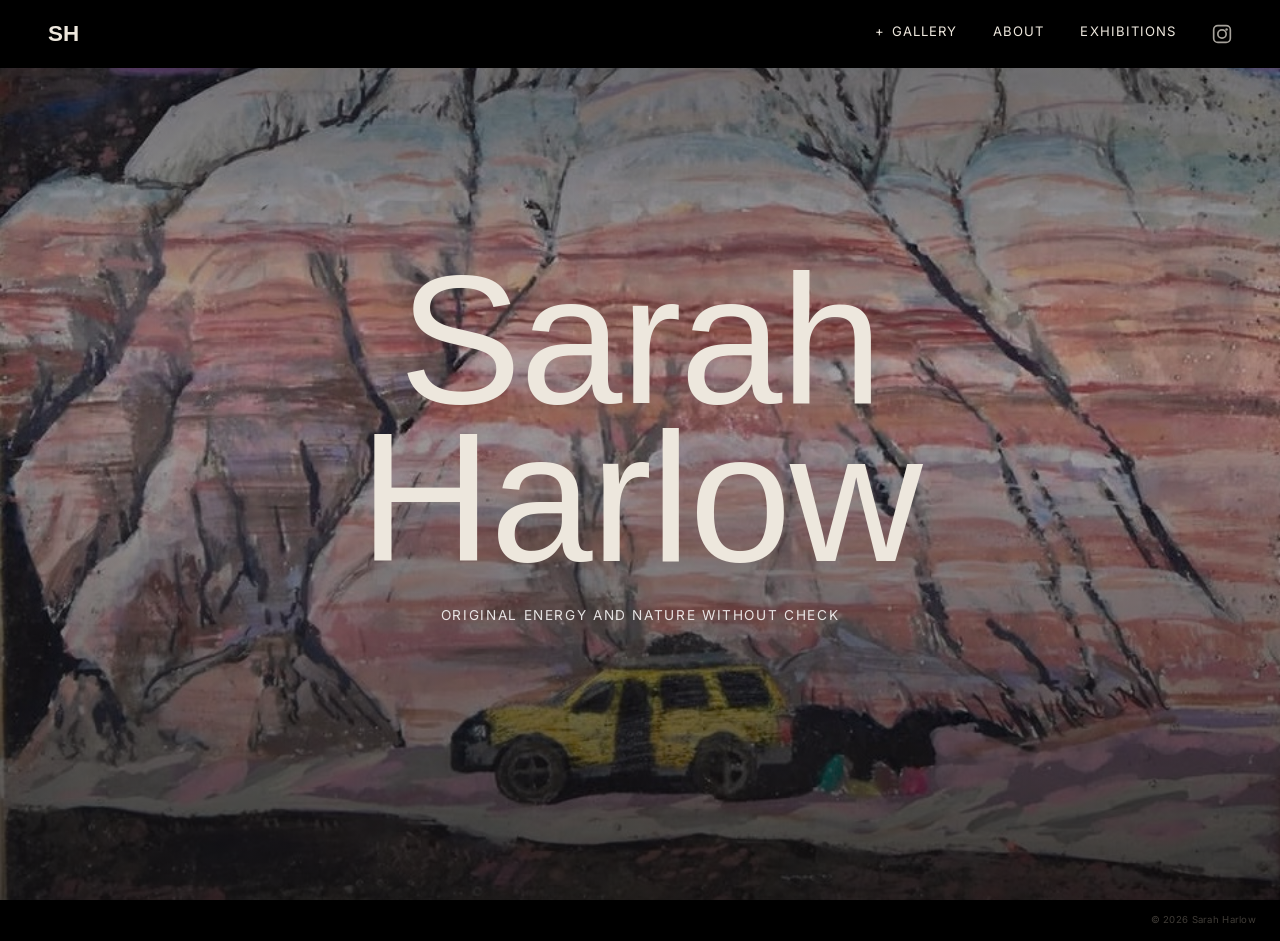
==== index.html @ 53dfdeb7 "Initial check in" ====
<!DOCTYPE html>
<html lang="en">
<head>
<meta charset="UTF-8">
<meta name="viewport" content="width=device-width, initial-scale=1.0">
<title>Sarah Harlow — Paintings</title>
<link rel="preconnect" href="https://fonts.googleapis.com">
<link rel="preconnect" href="https://fonts.gstatic.com" crossorigin>
<link href="https://fonts.googleapis.com/css2?family=Inter:wght@400;500;600&family=Barlow+Condensed:wght@200;300;400;500&display=swap" rel="stylesheet">
<link rel="stylesheet" href="style.css">
</head>
<body>

<header class="site-header">
  <a href="index.html" class="wordmark">SH</a>
  <nav>
    <a href="#" class="nav-gallery" id="nav-gallery"><span class="nav-gallery-icon">+</span> Gallery</a>
    <a href="about.html">About</a>
    <a href="exhibitions.html">Exhibitions</a>
    <a href="https://www.instagram.com/tigerharlow/" target="_blank" rel="noopener" class="nav-ig" aria-label="Instagram">
      <svg width="20" height="20" viewBox="0 0 24 24" fill="none" stroke="currentColor" stroke-width="2" stroke-linecap="round" stroke-linejoin="round"><rect x="2" y="2" width="20" height="20" rx="5"/><circle cx="12" cy="12" r="5"/><circle cx="17.5" cy="6.5" r="1.5" fill="currentColor" stroke="none"/></svg>
    </a>
  </nav>
</header>

<section class="hero">
  <img src="images/painted-hills.jpg" alt="" class="hero-bg">
  <div class="hero-scrim"></div>
  <h1 class="hero-name">Sarah<br>Harlow</h1>
  <p class="hero-sub">original energy and nature without check</p>
</section>

<main>
  <section id="gallery" class="gallery-section">
    <div class="gallery-grid" id="gallery-grid">
      <!-- Populated by script.js -->
    </div>
  </section>

</main>

<footer class="site-footer">
  <span>© 2026 Sarah Harlow</span>
</footer>

<script src="script.js"></script>
</body>
</html>
---- style.css ----
/* ---------- Tokens ---------- */
:root{
  --ink: #141212;
  --canvas: #EDE7DD;
  --canvas-dim: #E2DACC;
  --oxide: #B23A24;
  --olive: #5C6B4F;
  --stone: #8C8378;
  --line: rgba(20,18,18,0.14);

  --display: 'Barlow Condensed', -apple-system, BlinkMacSystemFont, sans-serif;
  --body: 'Inter', -apple-system, BlinkMacSystemFont, sans-serif;
}

*{ box-sizing: border-box; }

html{ scroll-behavior: smooth; }

body{
  margin:0;
  background: #000;
  color: var(--ink);
  font-family: var(--body);
  font-size: 16px;
  line-height: 1.6;
}

a{ color: inherit; text-decoration: none; }

@media (prefers-reduced-motion: reduce){
  *{ animation-duration: 0.001ms !important; animation-iteration-count: 1 !important; transition-duration: 0.001ms !important; scroll-behavior: auto !important; }
}

/* ---------- Header ---------- */
.site-header{
  position: fixed;
  top:0; left:0; right:0;
  z-index: 100;
  display:flex;
  align-items:center;
  justify-content:space-between;
  padding: 16px 48px;
  background: #000;
}
.site-header .wordmark{
  font-family: var(--display);
  font-weight:600;
  font-size: 1.4rem;
  color: var(--canvas);
  --display: 'Outfit', -apple-system, BlinkMacSystemFont, sans-serif;  
}
.site-header nav{ display:flex; gap: 36px; align-items: center; }
.site-header nav a{
  color: var(--canvas);
  font-size: 0.82rem;
  letter-spacing: 0.08em;
  text-transform: uppercase;
  position: relative;
  padding-bottom: 4px;
}
.site-header nav a.nav-ig{
  padding-bottom: 0;
  display: flex;
  align-items: center;
  opacity: 0.7;
  transition: opacity 0.2s ease;
}
.site-header nav a.nav-ig:hover{ opacity: 1; }
.site-header nav a.active::after,
.site-header nav a:not(.nav-ig):hover::after{
  content:"";
  position:absolute;
  left:0; right:0; bottom:0;
  height:1px;
  background: currentColor;
}

/* ---------- Hero ---------- */
.hero{
  position: relative;
  height: 100vh;
  min-height: 0;
  max-height: none;
  display:flex;
  flex-direction: column;
  align-items:center;
  justify-content:center;
  overflow: hidden;
  background: #000;
  transition: opacity 0.6s ease, transform 0.6s ease, height 0.6s ease;
  --display: 'Outfit', -apple-system, BlinkMacSystemFont, sans-serif;  
}
.hero--hidden{
  opacity: 0;
  transform: translateY(-40px);
  height: 0;
  pointer-events: none;
}
.hero-bg{
  position:absolute;
  inset:0;
  width:100%;
  height:100%;
  object-fit: cover;
  object-position: center 65%;
  transition: opacity 3s ease;
}
.hero-scrim{
  position:absolute;
  inset:0;
  background: linear-gradient(180deg, rgba(15,13,13,0.55) 0%, rgba(15,13,13,0.25) 40%, rgba(15,13,13,0.75) 100%);
}
.hero-name{
  position: relative;
  z-index: 2;
  font-family: var(--display);
  font-optical-sizing: auto;
  font-weight: 300;
  font-size: clamp(6rem, 18vw, 11.5rem);
  line-height: 0.86;
  letter-spacing: -0.01em;
  color: var(--canvas);
  text-align:center;
  margin: 0;
  padding: 0 5vw;
  text-wrap: balance;
}
.hero-sub{
  position: relative;
  z-index: 2;
  margin-top: 28px;
  font-size: 0.85rem;
  letter-spacing: 0.12em;
  text-transform: uppercase;
  color: rgba(255,255,255,0.85);
}
/* ---------- Gallery nav toggle ---------- */
.nav-gallery{ cursor: pointer; }
.nav-gallery-icon{
  display: inline-block;
  font-weight: 400;
  margin-right: 2px;
}

/* ---------- Section head ---------- */
.section-head{
  display:flex;
  align-items: baseline;
  justify-content: space-between;
  padding: 96px 48px 40px;
  border-bottom: 1px solid var(--line);
  margin-bottom: 4px;
}
.section-head h2{
  font-family: var(--display);
  font-weight: 400;
  font-size: 2.1rem;
  margin:0;
}
.section-head p{
  margin:0;
  font-size: 0.82rem;
  letter-spacing: 0.1em;
  text-transform: uppercase;
  color: var(--stone);
}

/* ---------- Gallery ---------- */
.gallery-section{
  max-height: 0;
  overflow: hidden;
  opacity: 0;
  transition: max-height 0.6s ease, opacity 0.5s ease 0.1s;
}
.gallery--open{
  max-height: 4000px;
  opacity: 1;
}
.gallery-grid{
  display: grid;
  grid-template-columns: repeat(4, 1fr);
  grid-auto-rows: 220px;
  gap: 2px;
  background: #000;
  padding: 2px;
}
.piece{
  position: relative;
  margin:0;
  grid-column: span 2;
  grid-row: span 1;
  overflow: hidden;
  background: var(--canvas-dim);
  cursor: pointer;
}
.piece--tall{ grid-row: span 2; }
.piece--wide{ grid-column: span 2; }

.piece-img{
  position:absolute;
  inset:0;
  width:100%;
  height:100%;
  object-fit: cover;
  display:block;
  transition: transform 0.7s cubic-bezier(0.16,1,0.3,1);
  background: var(--canvas-dim); /* shows while loading */
}
.piece:hover .piece-img{ transform: scale(1.06); }

/* Fallback tone shown if an image fails to load, so the grid never breaks */
.piece--missing{
  background:
    repeating-linear-gradient(135deg, var(--canvas-dim), var(--canvas-dim) 10px, #d8cfbf 10px, #d8cfbf 20px);
}
.piece--missing::before{
  content: "Image not found";
  position:absolute;
  top:50%; left:50%;
  transform: translate(-50%,-50%);
  font-size: 0.75rem;
  letter-spacing: 0.08em;
  text-transform: uppercase;
  color: var(--stone);
}

.gallery-error{
  grid-column: 1 / -1;
  padding: 48px;
  font-size: 0.9rem;
  color: var(--stone);
}

.piece figcaption{
  display: none;
}
.p-title{
  font-family: var(--display);
  color: var(--canvas);
  font-size: 1.05rem;
}
.p-meta{
  font-size: 0.72rem;
  letter-spacing: 0.06em;
  text-transform: uppercase;
  color: var(--stone);
}

@media (max-width: 900px){
  .gallery-grid{ grid-template-columns: repeat(2, 1fr); grid-auto-rows: 200px; }
  .piece, .piece--wide{ grid-column: span 2; }
  .piece--tall{ grid-row: span 2; }
  .section-head{ padding: 72px 24px 32px; flex-direction: column; align-items:flex-start; gap: 6px;}
  .site-header{ padding: 20px 24px; }
}

/* ---------- Contact ---------- */
.contact-section{ padding-bottom: 40px; }
.contact-grid{
  display: grid;
  border-top: 1px solid var(--line);
}
.contact-line{
  display:flex;
  justify-content: space-between;
  align-items: center;
  padding: 26px 48px;
  border-bottom: 1px solid var(--line);
  font-size: 1rem;
  transition: background 0.3s ease, padding-left 0.3s ease;
}
.contact-line span:first-child{
  font-size: 0.78rem;
  letter-spacing: 0.1em;
  text-transform: uppercase;
  color: var(--stone);
}
.contact-line span:last-child{
  font-family: var(--display);
  font-size: 1.2rem;
}
a.contact-line:hover{
  background: var(--canvas-dim);
  padding-left: 58px;
}
.contact-line--static{ cursor: default; }
.contact-line--static:hover{ background: none; padding-left: 48px; }

@media (max-width: 600px){
  .contact-line{ flex-direction: column; align-items: flex-start; gap: 6px; padding: 22px 24px; }
}

/* ---------- Footer ---------- */
.site-footer{
  display:flex;
  justify-content: flex-end;
  padding: 12px 24px 14px;
  font-size: 0.6rem;
  letter-spacing: 0.03em;
  color: rgba(140, 131, 120, 0.45);
}

/* ---------- About page ---------- */
.about-full{
  position: relative;
  min-height: 100vh;
  display: flex;
  align-items: flex-end;
  justify-content: flex-start;
  overflow: hidden;
}
.about-bg{
  position: absolute;
  inset: 0;
  width: 100%;
  height: 100%;
  object-fit: cover;
  object-position: center center;
}
.about-card{
  position: relative;
  z-index: 2;
  background: rgba(10, 8, 8, 0.85);
  color: var(--canvas);
  padding: 48px 48px 56px;
  max-width: 540px;
  margin: 0 0 64px 48px;
}
.about-card h1{
  font-family: var(--display);
  font-weight: 300;
  font-size: 1.6rem;
  letter-spacing: 0.04em;
  margin: 0 0 20px;
}
.about-card p{
  font-size: 0.95rem;
  line-height: 1.7;
  margin: 0;
  color: rgba(237, 231, 221, 0.88);
}
@media (max-width: 600px){
  .about-card{
    margin: 0;
    max-width: none;
    padding: 36px 24px 44px;
  }
}

/* ---------- Interior page header ---------- */
.page-main{ padding-top: 0; }
.page-header{
  padding: 100px 48px 28px;
  border-bottom: 1px solid var(--line);
}
.page-header h1{
  font-family: var(--display);
  font-weight: 300;
  font-size: clamp(1.8rem, 4vw, 2.8rem);
  margin: 0;
}
@media (max-width: 600px){
  .page-header{ padding: 80px 24px 20px; }
}

/* ---------- Exhibitions page ---------- */
.page-exhibitions{ background: #fff; color: var(--ink); }

.exhibition-section{ padding-bottom: 96px; padding-top: 0; }
.exhibition-hero-image{
  margin-top: 56px; /* just below fixed header */
  overflow: hidden;
  background: var(--ink);
}
.exhibition-hero-img{
  width: 100%;
  height: auto;
  display: block;
}
.exhibition-info{
  max-width: 680px;
  padding: 48px 48px 0;
}
.exhibition-title{
  font-family: var(--display);
  font-weight: 300;
  font-size: 2rem;
  margin: 0 0 16px;
}
.exhibition-venue{
  font-weight: 500;
  font-size: 1rem;
  margin: 0 0 4px;
}
.exhibition-location{
  font-size: 0.85rem;
  color: var(--stone);
  margin: 0 0 4px;
}
.exhibition-date{
  font-size: 0.82rem;
  letter-spacing: 0.08em;
  text-transform: uppercase;
  color: var(--stone);
  margin: 0 0 32px;
}
.exhibition-work{
  border-top: 1px solid var(--line);
  padding-top: 24px;
}
.work-title{
  font-family: var(--display);
  font-weight: 400;
  font-size: 1.1rem;
  margin: 0 0 8px;
}
.work-meta{
  font-size: 0.82rem;
  color: var(--stone);
  line-height: 1.6;
  margin: 0;
}
.exhibition-info p{
  font-size: 0.92rem;
  line-height: 1.7;
  color: #2b2825;
  max-width: 60ch;
}

@media (max-width: 600px){
  .exhibition-info{ padding: 32px 24px 0; }
}

/* ---------- Lightbox ---------- */
.lightbox{
  position: fixed;
  inset: 0;
  z-index: 200;
  display: flex;
  align-items: center;
  justify-content: center;
  opacity: 0;
  pointer-events: none;
  transition: opacity 0.3s ease;
}
.lightbox--open{
  opacity: 1;
  pointer-events: auto;
}
.lightbox-backdrop{
  position: absolute;
  inset: 0;
  background: rgba(10, 8, 8, 0.92);
}
.lightbox-stage{
  position: relative;
  max-width: 90vw;
  max-height: 85vh;
  display: flex;
  align-items: center;
  justify-content: center;
}
.lightbox-img{
  max-width: 90vw;
  max-height: 85vh;
  object-fit: contain;
  display: block;
  transition: opacity 0.8s ease;
}
.lightbox-img--b{
  position: absolute;
  top: 50%;
  left: 50%;
  transform: translate(-50%, -50%);
}
.lightbox-close{
  position: absolute;
  top: 24px;
  right: 32px;
  z-index: 2;
  background: none;
  border: none;
  color: var(--canvas);
  font-size: 2rem;
  cursor: pointer;
  opacity: 0.7;
  transition: opacity 0.2s ease;
  line-height: 1;
}
.lightbox-close:hover{ opacity: 1; }
.lightbox-prev,
.lightbox-next{
  position: absolute;
  top: 50%;
  transform: translateY(-50%);
  z-index: 2;
  background: none;
  border: none;
  color: var(--canvas);
  font-size: 3rem;
  cursor: pointer;
  opacity: 0.5;
  transition: opacity 0.2s ease;
  padding: 16px;
  line-height: 1;
}
.lightbox-prev:hover,
.lightbox-next:hover{ opacity: 1; }
.lightbox-prev{ left: 16px; }
.lightbox-next{ right: 16px; }
.lightbox-caption{
  display: none;
  position: absolute;
  bottom: 28px;
  left: 50%;
  transform: translateX(-50%);
  color: var(--canvas);
  font-size: 0.85rem;
  letter-spacing: 0.08em;
  text-transform: uppercase;
  opacity: 0.7;
}
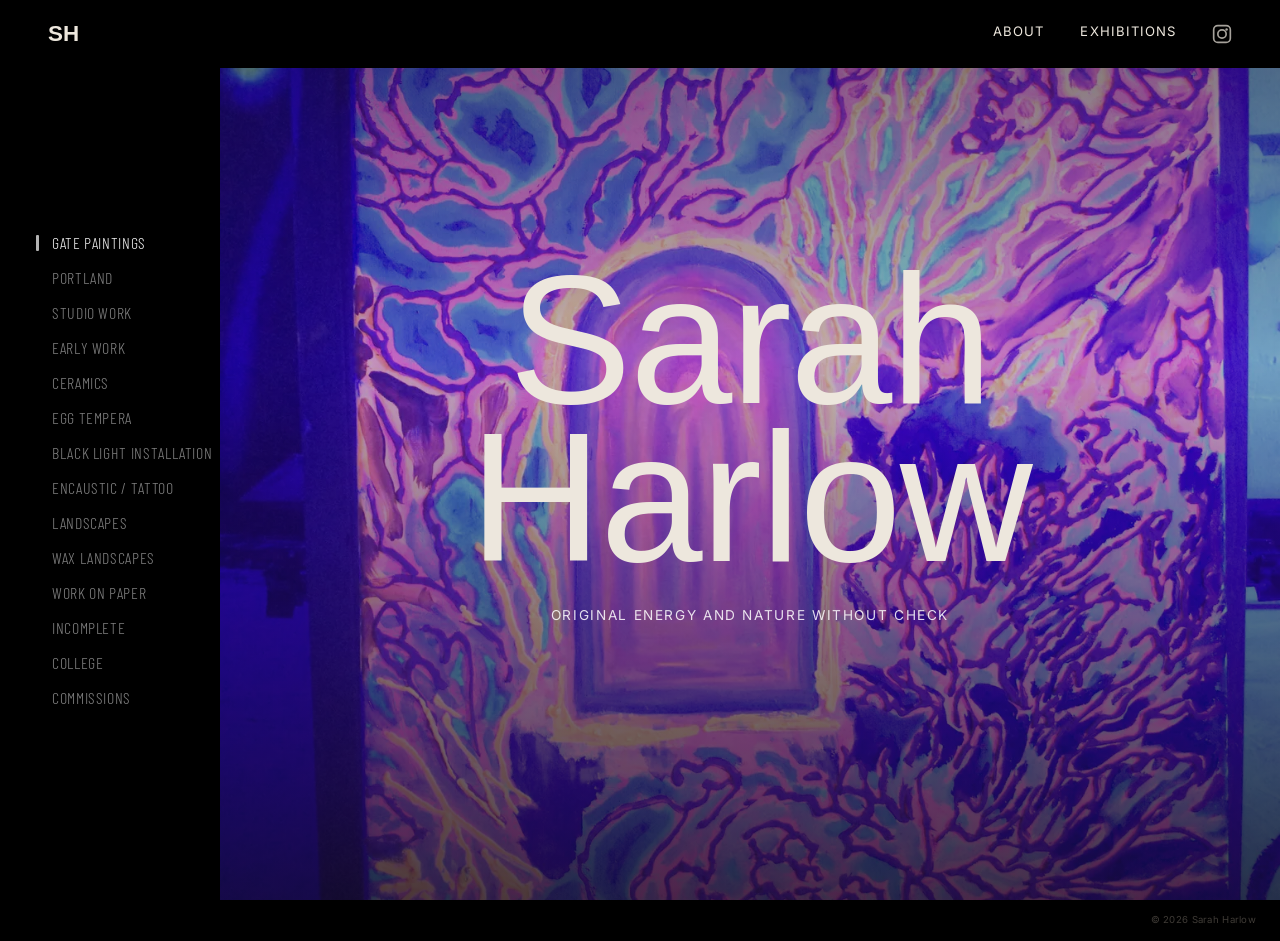
==== commit de3dc9a2: "Adding real art. Adding category navigation" ====
--- a/index.html
+++ b/index.html
@@ -3,7 +3,7 @@
 <head>
 <meta charset="UTF-8">
 <meta name="viewport" content="width=device-width, initial-scale=1.0">
-<title>Sarah Harlow — Paintings</title>
+<title>Sarah Harlow</title>
 <link rel="preconnect" href="https://fonts.googleapis.com">
 <link rel="preconnect" href="https://fonts.gstatic.com" crossorigin>
 <link href="https://fonts.googleapis.com/css2?family=Inter:wght@400;500;600&family=Barlow+Condensed:wght@200;300;400;500&display=swap" rel="stylesheet">
@@ -14,7 +14,6 @@
 <header class="site-header">
   <a href="index.html" class="wordmark">SH</a>
   <nav>
-    <a href="#" class="nav-gallery" id="nav-gallery"><span class="nav-gallery-icon">+</span> Gallery</a>
     <a href="about.html">About</a>
     <a href="exhibitions.html">Exhibitions</a>
     <a href="https://www.instagram.com/tigerharlow/" target="_blank" rel="noopener" class="nav-ig" aria-label="Instagram">
@@ -23,15 +22,26 @@
   </nav>
 </header>
 
+<nav class="cat-nav" id="cat-nav">
+  <!-- Populated by script.js -->
+</nav>
+
 <section class="hero">
-  <img src="images/painted-hills.jpg" alt="" class="hero-bg">
+  <div class="hero-bg hero-bg--a"></div>
+  <div class="hero-bg hero-bg--b"></div>
   <div class="hero-scrim"></div>
-  <h1 class="hero-name">Sarah<br>Harlow</h1>
-  <p class="hero-sub">original energy and nature without check</p>
+  <div class="hero-identity" id="hero-identity">
+    <h1 class="hero-name">Sarah<br>Harlow</h1>
+    <p class="hero-sub">original energy and nature without check</p>
+  </div>
 </section>
 
 <main>
   <section id="gallery" class="gallery-section">
+    <div class="gallery-header" id="gallery-header">
+      <h2 class="gallery-title" id="gallery-title"></h2>
+      <button class="gallery-close" id="gallery-close" aria-label="Close gallery">&times;</button>
+    </div>
     <div class="gallery-grid" id="gallery-grid">
       <!-- Populated by script.js -->
     </div>
@@ -40,7 +50,7 @@
 </main>
 
 <footer class="site-footer">
-  <span>© 2026 Sarah Harlow</span>
+  <span>&copy; 2026 Sarah Harlow</span>
 </footer>
 
 <script src="script.js"></script>
--- a/style.css
+++ b/style.css
@@ -31,7 +31,7 @@
   *{ animation-duration: 0.001ms !important; animation-iteration-count: 1 !important; transition-duration: 0.001ms !important; scroll-behavior: auto !important; }
 }
 
-/* ---------- Header ---------- */
+/* ---------- Header (mobile-first) ---------- */
 .site-header{
   position: fixed;
   top:0; left:0; right:0;
@@ -39,7 +39,7 @@
   display:flex;
   align-items:center;
   justify-content:space-between;
-  padding: 16px 48px;
+  padding: 14px 16px;
   background: #000;
 }
 .site-header .wordmark{
@@ -47,16 +47,18 @@
   font-weight:600;
   font-size: 1.4rem;
   color: var(--canvas);
-  --display: 'Outfit', -apple-system, BlinkMacSystemFont, sans-serif;  
-}
-.site-header nav{ display:flex; gap: 36px; align-items: center; }
+  flex-shrink: 0;
+  --display: 'Outfit', -apple-system, BlinkMacSystemFont, sans-serif;
+}
+.site-header nav{ display:flex; gap: 14px; align-items: center; }
 .site-header nav a{
   color: var(--canvas);
-  font-size: 0.82rem;
+  font-size: 0.72rem;
   letter-spacing: 0.08em;
   text-transform: uppercase;
   position: relative;
   padding-bottom: 4px;
+  white-space: nowrap;
 }
 .site-header nav a.nav-ig{
   padding-bottom: 0;
@@ -75,44 +77,72 @@
   background: currentColor;
 }
 
+@media (min-width: 481px){
+  .site-header{ padding: 20px 24px; }
+  .site-header nav{ gap: 20px; }
+  .site-header nav a{ font-size: 0.78rem; }
+}
+@media (min-width: 901px){
+  .site-header{ padding: 16px 48px; }
+  .site-header nav{ gap: 36px; }
+  .site-header nav a{ font-size: 0.82rem; }
+}
+
 /* ---------- Hero ---------- */
 .hero{
   position: relative;
   height: 100vh;
+  height: 100dvh;
   min-height: 0;
   max-height: none;
-  display:flex;
+  display: flex;
   flex-direction: column;
-  align-items:center;
-  justify-content:center;
+  align-items: center;
+  justify-content: center;
   overflow: hidden;
   background: #000;
-  transition: opacity 0.6s ease, transform 0.6s ease, height 0.6s ease;
-  --display: 'Outfit', -apple-system, BlinkMacSystemFont, sans-serif;  
-}
-.hero--hidden{
-  opacity: 0;
-  transform: translateY(-40px);
-  height: 0;
-  pointer-events: none;
-}
+  transition: height 0.6s ease;
+  --display: 'Outfit', -apple-system, BlinkMacSystemFont, sans-serif;
+}
+.hero--category-open{
+  height: 50dvh;
+  height: 50vh;
+}
+
+/* Hero background layers (divs with background-image for crossfade) */
 .hero-bg{
   position:absolute;
   inset:0;
   width:100%;
   height:100%;
-  object-fit: cover;
-  object-position: center 65%;
-  transition: opacity 3s ease;
-}
+  background-size: cover;
+  background-position: center 65%;
+  transition: opacity 2.5s ease;
+}
+.hero-bg--a{ z-index: 0; }
+.hero-bg--b{ z-index: 1; }
+
 .hero-scrim{
   position:absolute;
   inset:0;
+  z-index: 2;
   background: linear-gradient(180deg, rgba(15,13,13,0.55) 0%, rgba(15,13,13,0.25) 40%, rgba(15,13,13,0.75) 100%);
 }
+
+/* Hero identity (name + subtitle) */
+.hero-identity{
+  position: relative;
+  z-index: 4;
+  text-align: center;
+  transition: opacity 0.4s ease, transform 0.4s ease;
+}
+.hero-identity--hidden{
+  opacity: 0;
+  transform: translateY(-20px);
+  pointer-events: none;
+}
+
 .hero-name{
-  position: relative;
-  z-index: 2;
   font-family: var(--display);
   font-optical-sizing: auto;
   font-weight: 300;
@@ -126,28 +156,126 @@
   text-wrap: balance;
 }
 .hero-sub{
-  position: relative;
-  z-index: 2;
   margin-top: 28px;
-  font-size: 0.85rem;
-  letter-spacing: 0.12em;
+  font-size: 0.75rem;
+  letter-spacing: 0.08em;
   text-transform: uppercase;
   color: rgba(255,255,255,0.85);
-}
-/* ---------- Gallery nav toggle ---------- */
-.nav-gallery{ cursor: pointer; }
-.nav-gallery-icon{
-  display: inline-block;
+  text-align: center;
+  padding: 0 5vw;
+}
+@media (min-width: 481px){
+  .hero-sub{ font-size: 0.85rem; letter-spacing: 0.12em; }
+}
+
+/* ---------- Category nav ---------- */
+/* Mobile: fixed wrapping strip at bottom of viewport */
+.cat-nav{
+  position: fixed;
+  bottom: 0;
+  left: 0;
+  right: 0;
+  z-index: 90;
+  display: flex;
+  flex-wrap: wrap;
+  justify-content: center;
+  gap: 0;
+  padding: 6px 8px;
+  background: rgba(0,0,0,0.92);
+  backdrop-filter: blur(8px);
+  -webkit-backdrop-filter: blur(8px);
+}
+
+.cat-nav-btn{
+  background: none;
+  border: none;
+  color: rgba(255,255,255,0.5);
+  font-family: var(--display);
+  font-size: 0.62rem;
   font-weight: 400;
-  margin-right: 2px;
+  letter-spacing: 0.06em;
+  text-transform: uppercase;
+  white-space: nowrap;
+  padding: 5px 7px;
+  cursor: pointer;
+  position: relative;
+  transition: color 0.3s ease;
+}
+.cat-nav-btn:hover{ color: rgba(255,255,255,0.85); }
+.cat-nav-btn--active{
+  color: rgba(255,255,255,0.95);
+}
+/* Mobile: underline indicator */
+.cat-nav-btn--active::after{
+  content: '';
+  position: absolute;
+  left: 7px;
+  right: 7px;
+  bottom: 2px;
+  height: 1px;
+  background: rgba(255,255,255,0.7);
+}
+
+/* Desktop: fixed vertical nav rail on left side */
+@media (min-width: 601px){
+  .cat-nav{
+    bottom: auto;
+    right: auto;
+    top: 0;
+    left: 0;
+    width: 200px;
+    height: 100vh;
+    height: 100dvh;
+    flex-direction: column;
+    flex-wrap: nowrap;
+    justify-content: center;
+    overflow-y: auto;
+    padding: 60px 0 20px 24px;
+    background: rgba(0,0,0,0.65);
+    backdrop-filter: blur(12px);
+    -webkit-backdrop-filter: blur(12px);
+    scrollbar-width: none;
+  }
+  .cat-nav::-webkit-scrollbar{ display: none; }
+  .cat-nav-btn{
+    text-align: left;
+    padding: 7px 16px 7px 14px;
+    font-size: 0.92rem;
+    letter-spacing: 0.04em;
+    font-weight: 300;
+  }
+  /* Desktop: left tick instead of underline */
+  .cat-nav-btn--active::after{
+    left: 0;
+    right: auto;
+    bottom: auto;
+    top: 50%;
+    transform: translateY(-50%);
+    width: 3px;
+    height: 16px;
+    border-radius: 1px;
+  }
+
+  /* Push page content right to make room for the fixed nav */
+  .hero{ margin-left: 200px; }
+  .gallery-section{ margin-left: 200px; }
+  .site-footer{ margin-left: 200px; }
+}
+@media (min-width: 901px){
+  .cat-nav{ width: 220px; padding-left: 36px; }
+  .cat-nav-btn{ font-size: 1rem; padding: 8px 20px 8px 16px; }
+  .hero{ margin-left: 220px; }
+  .gallery-section{ margin-left: 220px; }
+  .site-footer{ margin-left: 220px; }
 }
 
 /* ---------- Section head ---------- */
 .section-head{
   display:flex;
-  align-items: baseline;
-  justify-content: space-between;
-  padding: 96px 48px 40px;
+  flex-direction: column;
+  align-items: flex-start;
+  gap: 6px;
+  padding: 72px 24px 32px;
   border-bottom: 1px solid var(--line);
   margin-bottom: 4px;
 }
@@ -164,6 +292,15 @@
   text-transform: uppercase;
   color: var(--stone);
 }
+@media (min-width: 901px){
+  .section-head{
+    flex-direction: row;
+    align-items: baseline;
+    justify-content: space-between;
+    padding: 96px 48px 40px;
+    gap: 0;
+  }
+}
 
 /* ---------- Gallery ---------- */
 .gallery-section{
@@ -173,13 +310,47 @@
   transition: max-height 0.6s ease, opacity 0.5s ease 0.1s;
 }
 .gallery--open{
-  max-height: 4000px;
+  max-height: none;
   opacity: 1;
 }
+
+/* Gallery header */
+.gallery-header{
+  display: flex;
+  align-items: center;
+  justify-content: space-between;
+  padding: 20px 16px 16px;
+  background: #000;
+}
+.gallery-title{
+  font-family: var(--display);
+  font-weight: 300;
+  font-size: 1rem;
+  letter-spacing: 0.06em;
+  text-transform: uppercase;
+  color: rgba(255,255,255,0.7);
+  margin: 0;
+}
+.gallery-close{
+  background: none;
+  border: none;
+  color: rgba(255,255,255,0.6);
+  font-size: 1.6rem;
+  cursor: pointer;
+  padding: 4px 8px;
+  line-height: 1;
+  transition: color 0.2s ease;
+}
+.gallery-close:hover{ color: #fff; }
+
+@media (min-width: 601px){
+  .gallery-header{ padding: 24px 24px 20px; }
+  .gallery-title{ font-size: 1.05rem; }
+}
+
 .gallery-grid{
   display: grid;
-  grid-template-columns: repeat(4, 1fr);
-  grid-auto-rows: 220px;
+  grid-template-columns: repeat(2, 1fr);
   gap: 2px;
   background: #000;
   padding: 2px;
@@ -187,24 +358,21 @@
 .piece{
   position: relative;
   margin:0;
-  grid-column: span 2;
-  grid-row: span 1;
+  aspect-ratio: 1;
   overflow: hidden;
   background: var(--canvas-dim);
   cursor: pointer;
 }
-.piece--tall{ grid-row: span 2; }
-.piece--wide{ grid-column: span 2; }
 
 .piece-img{
-  position:absolute;
-  inset:0;
+  position: absolute;
+  inset: 0;
   width:100%;
   height:100%;
   object-fit: cover;
   display:block;
   transition: transform 0.7s cubic-bezier(0.16,1,0.3,1);
-  background: var(--canvas-dim); /* shows while loading */
+  background: var(--canvas-dim);
 }
 .piece:hover .piece-img{ transform: scale(1.06); }
 
@@ -231,27 +399,11 @@
   color: var(--stone);
 }
 
-.piece figcaption{
-  display: none;
-}
-.p-title{
-  font-family: var(--display);
-  color: var(--canvas);
-  font-size: 1.05rem;
-}
-.p-meta{
-  font-size: 0.72rem;
-  letter-spacing: 0.06em;
-  text-transform: uppercase;
-  color: var(--stone);
-}
-
-@media (max-width: 900px){
-  .gallery-grid{ grid-template-columns: repeat(2, 1fr); grid-auto-rows: 200px; }
-  .piece, .piece--wide{ grid-column: span 2; }
-  .piece--tall{ grid-row: span 2; }
-  .section-head{ padding: 72px 24px 32px; flex-direction: column; align-items:flex-start; gap: 6px;}
-  .site-header{ padding: 20px 24px; }
+@media (min-width: 601px){
+  .gallery-grid{ grid-template-columns: repeat(3, 1fr); }
+}
+@media (min-width: 901px){
+  .gallery-grid{ grid-template-columns: repeat(4, 1fr); }
 }
 
 /* ---------- Contact ---------- */
@@ -262,9 +414,10 @@
 }
 .contact-line{
   display:flex;
-  justify-content: space-between;
-  align-items: center;
-  padding: 26px 48px;
+  flex-direction: column;
+  align-items: flex-start;
+  gap: 6px;
+  padding: 22px 24px;
   border-bottom: 1px solid var(--line);
   font-size: 1rem;
   transition: background 0.3s ease, padding-left 0.3s ease;
@@ -281,33 +434,45 @@
 }
 a.contact-line:hover{
   background: var(--canvas-dim);
-  padding-left: 58px;
+  padding-left: 32px;
 }
 .contact-line--static{ cursor: default; }
-.contact-line--static:hover{ background: none; padding-left: 48px; }
-
-@media (max-width: 600px){
-  .contact-line{ flex-direction: column; align-items: flex-start; gap: 6px; padding: 22px 24px; }
+.contact-line--static:hover{ background: none; padding-left: 24px; }
+
+@media (min-width: 601px){
+  .contact-line{
+    flex-direction: row;
+    justify-content: space-between;
+    align-items: center;
+    gap: 0;
+    padding: 26px 48px;
+  }
+  a.contact-line:hover{ padding-left: 58px; }
+  .contact-line--static:hover{ padding-left: 48px; }
 }
 
 /* ---------- Footer ---------- */
 .site-footer{
   display:flex;
   justify-content: flex-end;
-  padding: 12px 24px 14px;
+  padding: 12px 24px 100px;
   font-size: 0.6rem;
   letter-spacing: 0.03em;
   color: rgba(140, 131, 120, 0.45);
+}
+@media (min-width: 601px){
+  .site-footer{ padding-bottom: 14px; }
 }
 
 /* ---------- About page ---------- */
 .about-full{
   position: relative;
   min-height: 100vh;
+  min-height: 100dvh;
   display: flex;
-  align-items: flex-end;
-  justify-content: flex-start;
-  overflow: hidden;
+  flex-direction: column;
+  align-items: stretch;
+  justify-content: flex-end;
 }
 .about-bg{
   position: absolute;
@@ -322,9 +487,9 @@
   z-index: 2;
   background: rgba(10, 8, 8, 0.85);
   color: var(--canvas);
-  padding: 48px 48px 56px;
-  max-width: 540px;
-  margin: 0 0 64px 48px;
+  padding: 36px 24px 44px;
+  max-width: none;
+  margin: 0;
 }
 .about-card h1{
   font-family: var(--display);
@@ -339,18 +504,25 @@
   margin: 0;
   color: rgba(237, 231, 221, 0.88);
 }
-@media (max-width: 600px){
+
+@media (min-width: 601px){
+  .about-full{
+    flex-direction: row;
+    align-items: flex-end;
+    justify-content: flex-start;
+    overflow: hidden;
+  }
   .about-card{
-    margin: 0;
-    max-width: none;
-    padding: 36px 24px 44px;
+    padding: 48px 48px 56px;
+    max-width: 540px;
+    margin: 0 0 64px 48px;
   }
 }
 
 /* ---------- Interior page header ---------- */
 .page-main{ padding-top: 0; }
 .page-header{
-  padding: 100px 48px 28px;
+  padding: 80px 24px 20px;
   border-bottom: 1px solid var(--line);
 }
 .page-header h1{
@@ -359,16 +531,30 @@
   font-size: clamp(1.8rem, 4vw, 2.8rem);
   margin: 0;
 }
-@media (max-width: 600px){
-  .page-header{ padding: 80px 24px 20px; }
+@media (min-width: 601px){
+  .page-header{ padding: 100px 48px 28px; }
 }
 
 /* ---------- Exhibitions page ---------- */
 .page-exhibitions{ background: #fff; color: var(--ink); }
 
-.exhibition-section{ padding-bottom: 96px; padding-top: 0; }
+.exhibition-header{
+  padding: 80px 24px 28px;
+  border-bottom: 1px solid var(--line);
+}
+
+.exhibition-section{
+  padding: 0 0 64px;
+  margin-top: 16px;
+  display: flex;
+  flex-direction: column;
+  gap: 24px;
+  align-items: flex-start;
+}
 .exhibition-hero-image{
-  margin-top: 56px; /* just below fixed header */
+  max-width: none;
+  width: 100%;
+  flex-shrink: 0;
   overflow: hidden;
   background: var(--ink);
 }
@@ -378,8 +564,9 @@
   display: block;
 }
 .exhibition-info{
-  max-width: 680px;
-  padding: 48px 48px 0;
+  flex: 1;
+  min-width: 0;
+  padding: 0 24px;
 }
 .exhibition-title{
   font-family: var(--display);
@@ -402,7 +589,7 @@
   letter-spacing: 0.08em;
   text-transform: uppercase;
   color: var(--stone);
-  margin: 0 0 32px;
+  margin: 0;
 }
 .exhibition-work{
   border-top: 1px solid var(--line);
@@ -427,8 +614,16 @@
   max-width: 60ch;
 }
 
-@media (max-width: 600px){
-  .exhibition-info{ padding: 32px 24px 0; }
+@media (min-width: 601px){
+  .exhibition-header{ padding: 100px 48px 32px; }
+  .exhibition-section{
+    padding: 0 48px 96px;
+    margin-top: 40px;
+    flex-direction: row;
+    gap: 48px;
+  }
+  .exhibition-hero-image{ max-width: 520px; }
+  .exhibition-info{ padding: 0; }
 }
 
 /* ---------- Lightbox ---------- */
@@ -442,6 +637,7 @@
   opacity: 0;
   pointer-events: none;
   transition: opacity 0.3s ease;
+  touch-action: pan-y;
 }
 .lightbox--open{
   opacity: 1;
@@ -466,6 +662,9 @@
   object-fit: contain;
   display: block;
   transition: opacity 0.8s ease;
+  -webkit-user-select: none;
+  user-select: none;
+  -webkit-touch-callout: none;
 }
 .lightbox-img--b{
   position: absolute;
@@ -475,8 +674,8 @@
 }
 .lightbox-close{
   position: absolute;
-  top: 24px;
-  right: 32px;
+  top: 16px;
+  right: 16px;
   z-index: 2;
   background: none;
   border: none;
@@ -486,10 +685,14 @@
   opacity: 0.7;
   transition: opacity 0.2s ease;
   line-height: 1;
+  padding: 8px;
 }
 .lightbox-close:hover{ opacity: 1; }
+
+/* Hide arrow buttons on touch devices, show swipe hint instead */
 .lightbox-prev,
 .lightbox-next{
+  display: none;
   position: absolute;
   top: 50%;
   transform: translateY(-50%);
@@ -508,15 +711,9 @@
 .lightbox-next:hover{ opacity: 1; }
 .lightbox-prev{ left: 16px; }
 .lightbox-next{ right: 16px; }
-.lightbox-caption{
-  display: none;
-  position: absolute;
-  bottom: 28px;
-  left: 50%;
-  transform: translateX(-50%);
-  color: var(--canvas);
-  font-size: 0.85rem;
-  letter-spacing: 0.08em;
-  text-transform: uppercase;
-  opacity: 0.7;
-}
+
+@media (min-width: 601px){
+  .lightbox-prev,
+  .lightbox-next{ display: block; }
+  .lightbox-close{ top: 24px; right: 32px; }
+}
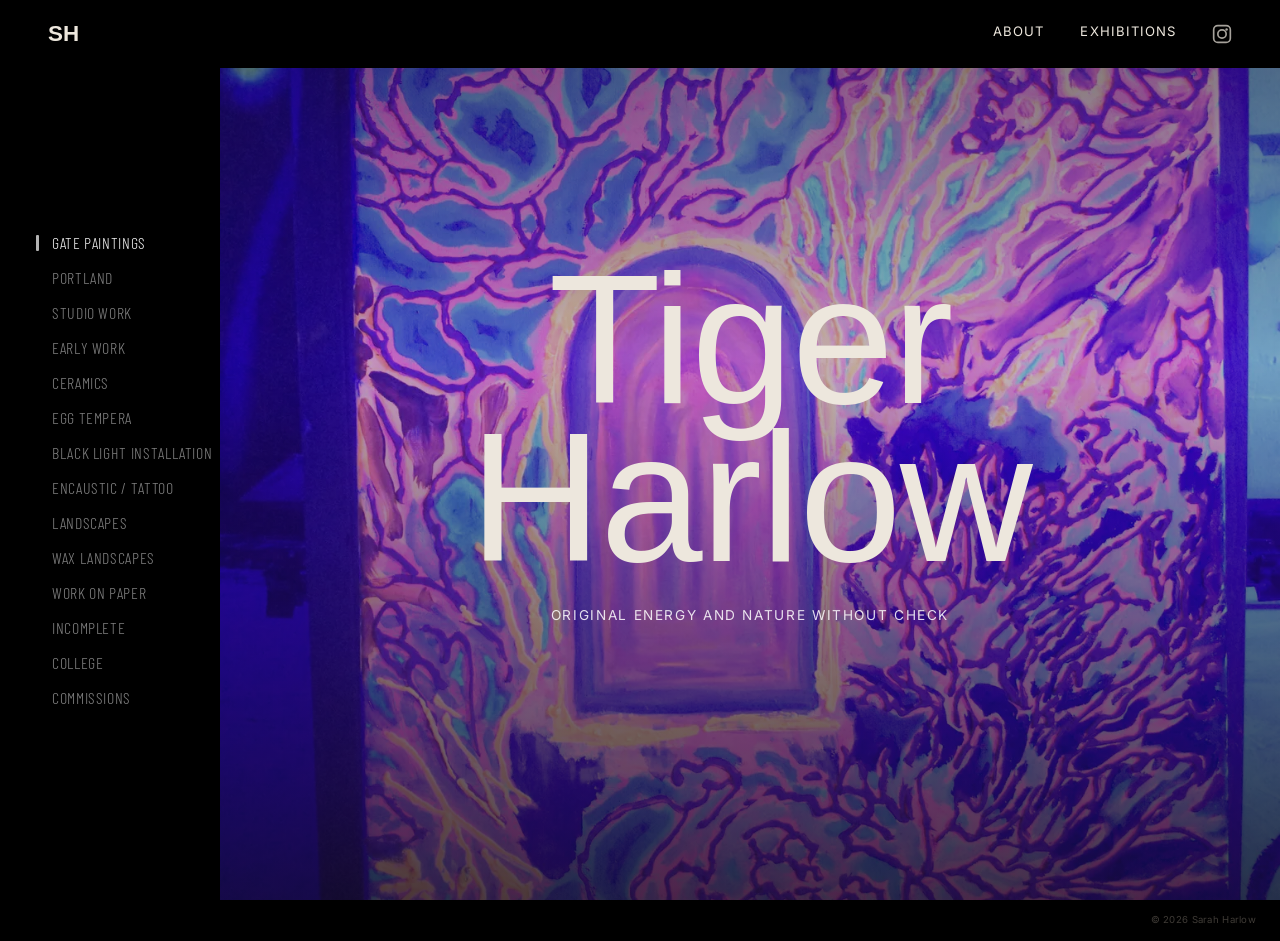
==== commit 4dbff66a: "Changing title: Sarah -> Tiger" ====
--- a/index.html
+++ b/index.html
@@ -31,7 +31,7 @@
   <div class="hero-bg hero-bg--b"></div>
   <div class="hero-scrim"></div>
   <div class="hero-identity" id="hero-identity">
-    <h1 class="hero-name">Sarah<br>Harlow</h1>
+    <h1 class="hero-name">Tiger<br>Harlow</h1>
     <p class="hero-sub">original energy and nature without check</p>
   </div>
 </section>
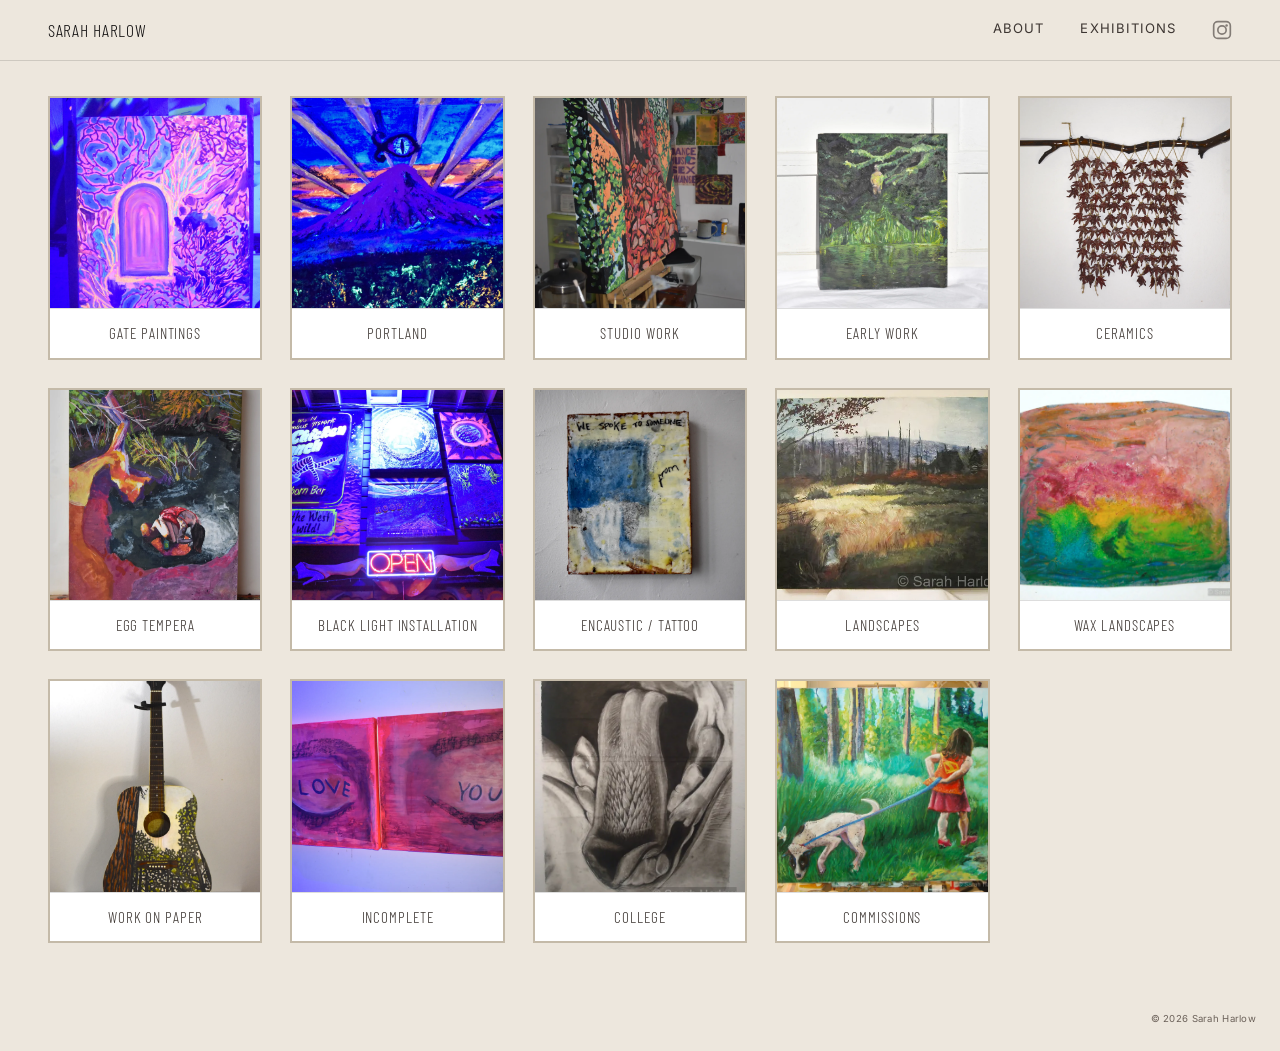
==== commit 9ffca8f6: "Updating to light style" ====
--- a/index.html
+++ b/index.html
@@ -12,7 +12,7 @@
 <body>
 
 <header class="site-header">
-  <a href="index.html" class="wordmark">SH</a>
+  <a href="index.html" class="wordmark">Sarah Harlow</a>
   <nav>
     <a href="about.html">About</a>
     <a href="exhibitions.html">Exhibitions</a>
@@ -22,17 +22,9 @@
   </nav>
 </header>
 
-<nav class="cat-nav" id="cat-nav">
-  <!-- Populated by script.js -->
-</nav>
-
-<section class="hero">
-  <div class="hero-bg hero-bg--a"></div>
-  <div class="hero-bg hero-bg--b"></div>
-  <div class="hero-scrim"></div>
-  <div class="hero-identity" id="hero-identity">
-    <h1 class="hero-name">Tiger<br>Harlow</h1>
-    <p class="hero-sub">original energy and nature without check</p>
+<section class="card-grid-section" id="card-grid-section">
+  <div class="card-grid" id="card-grid">
+    <!-- Populated by script.js -->
   </div>
 </section>
 
--- a/style.css
+++ b/style.css
@@ -3,10 +3,13 @@
   --ink: #141212;
   --canvas: #EDE7DD;
   --canvas-dim: #E2DACC;
-  --oxide: #B23A24;
-  --olive: #5C6B4F;
-  --stone: #8C8378;
+  --oxide: #8B2E1A;
+  --olive: #4A5740;
+  --stone: #6B6159;
   --line: rgba(20,18,18,0.14);
+  --text: #3D3632;
+  --text-light: #6B6159;
+  --card-border: #C4BAA8;
 
   --display: 'Barlow Condensed', -apple-system, BlinkMacSystemFont, sans-serif;
   --body: 'Inter', -apple-system, BlinkMacSystemFont, sans-serif;
@@ -18,8 +21,8 @@
 
 body{
   margin:0;
-  background: #000;
-  color: var(--ink);
+  background: var(--canvas);
+  color: var(--text);
   font-family: var(--body);
   font-size: 16px;
   line-height: 1.6;
@@ -40,19 +43,21 @@
   align-items:center;
   justify-content:space-between;
   padding: 14px 16px;
-  background: #000;
+  background: var(--canvas);
+  border-bottom: 1px solid var(--line);
 }
 .site-header .wordmark{
   font-family: var(--display);
-  font-weight:600;
-  font-size: 1.4rem;
-  color: var(--canvas);
+  font-weight: 300;
+  font-size: 1.1rem;
+  color: var(--ink);
   flex-shrink: 0;
-  --display: 'Outfit', -apple-system, BlinkMacSystemFont, sans-serif;
+  letter-spacing: 0.04em;
+  text-transform: uppercase;
 }
 .site-header nav{ display:flex; gap: 14px; align-items: center; }
 .site-header nav a{
-  color: var(--canvas);
+  color: var(--text);
   font-size: 0.72rem;
   letter-spacing: 0.08em;
   text-transform: uppercase;
@@ -64,7 +69,7 @@
   padding-bottom: 0;
   display: flex;
   align-items: center;
-  opacity: 0.7;
+  opacity: 0.6;
   transition: opacity 0.2s ease;
 }
 .site-header nav a.nav-ig:hover{ opacity: 1; }
@@ -88,185 +93,71 @@
   .site-header nav a{ font-size: 0.82rem; }
 }
 
-/* ---------- Hero ---------- */
-.hero{
+/* ---------- Category Card Grid ---------- */
+.card-grid-section{
+  padding: 72px 16px 40px;
+}
+.card-grid-section--hidden{ display: none; }
+.card-grid{
+  display: grid;
+  grid-template-columns: repeat(2, 1fr);
+  gap: 20px;
+  max-width: 1200px;
+  margin: 0 auto;
+}
+
+.cat-card{
   position: relative;
-  height: 100vh;
-  height: 100dvh;
-  min-height: 0;
-  max-height: none;
-  display: flex;
-  flex-direction: column;
-  align-items: center;
-  justify-content: center;
+  cursor: pointer;
   overflow: hidden;
-  background: #000;
-  transition: height 0.6s ease;
-  --display: 'Outfit', -apple-system, BlinkMacSystemFont, sans-serif;
-}
-.hero--category-open{
-  height: 50dvh;
-  height: 50vh;
-}
-
-/* Hero background layers (divs with background-image for crossfade) */
-.hero-bg{
-  position:absolute;
-  inset:0;
-  width:100%;
-  height:100%;
-  background-size: cover;
-  background-position: center 65%;
-  transition: opacity 2.5s ease;
-}
-.hero-bg--a{ z-index: 0; }
-.hero-bg--b{ z-index: 1; }
-
-.hero-scrim{
-  position:absolute;
-  inset:0;
-  z-index: 2;
-  background: linear-gradient(180deg, rgba(15,13,13,0.55) 0%, rgba(15,13,13,0.25) 40%, rgba(15,13,13,0.75) 100%);
-}
-
-/* Hero identity (name + subtitle) */
-.hero-identity{
-  position: relative;
-  z-index: 4;
+  border: 2px solid var(--card-border);
+  background: #fff;
+  transition: border-color 0.3s ease, box-shadow 0.3s ease;
+}
+.cat-card:hover{
+  border-color: var(--stone);
+  box-shadow: 0 4px 20px rgba(20,18,18,0.1);
+}
+
+.cat-card-img-wrap{
+  aspect-ratio: 1;
+  overflow: hidden;
+}
+.cat-card-img{
+  width: 100%;
+  height: 100%;
+  object-fit: cover;
+  display: block;
+  transition: transform 0.7s cubic-bezier(0.16,1,0.3,1);
+}
+.cat-card:hover .cat-card-img{
+  transform: scale(1.05);
+}
+
+.cat-card-label{
+  padding: 10px 12px;
+  font-family: var(--display);
+  font-weight: 300;
+  font-size: 0.85rem;
+  letter-spacing: 0.06em;
+  text-transform: uppercase;
+  color: var(--text);
   text-align: center;
-  transition: opacity 0.4s ease, transform 0.4s ease;
-}
-.hero-identity--hidden{
-  opacity: 0;
-  transform: translateY(-20px);
-  pointer-events: none;
-}
-
-.hero-name{
-  font-family: var(--display);
-  font-optical-sizing: auto;
-  font-weight: 300;
-  font-size: clamp(6rem, 18vw, 11.5rem);
-  line-height: 0.86;
-  letter-spacing: -0.01em;
-  color: var(--canvas);
-  text-align:center;
-  margin: 0;
-  padding: 0 5vw;
-  text-wrap: balance;
-}
-.hero-sub{
-  margin-top: 28px;
-  font-size: 0.75rem;
-  letter-spacing: 0.08em;
-  text-transform: uppercase;
-  color: rgba(255,255,255,0.85);
-  text-align: center;
-  padding: 0 5vw;
-}
-@media (min-width: 481px){
-  .hero-sub{ font-size: 0.85rem; letter-spacing: 0.12em; }
-}
-
-/* ---------- Category nav ---------- */
-/* Mobile: fixed wrapping strip at bottom of viewport */
-.cat-nav{
-  position: fixed;
-  bottom: 0;
-  left: 0;
-  right: 0;
-  z-index: 90;
-  display: flex;
-  flex-wrap: wrap;
-  justify-content: center;
-  gap: 0;
-  padding: 6px 8px;
-  background: rgba(0,0,0,0.92);
-  backdrop-filter: blur(8px);
-  -webkit-backdrop-filter: blur(8px);
-}
-
-.cat-nav-btn{
-  background: none;
-  border: none;
-  color: rgba(255,255,255,0.5);
-  font-family: var(--display);
-  font-size: 0.62rem;
-  font-weight: 400;
-  letter-spacing: 0.06em;
-  text-transform: uppercase;
-  white-space: nowrap;
-  padding: 5px 7px;
-  cursor: pointer;
-  position: relative;
-  transition: color 0.3s ease;
-}
-.cat-nav-btn:hover{ color: rgba(255,255,255,0.85); }
-.cat-nav-btn--active{
-  color: rgba(255,255,255,0.95);
-}
-/* Mobile: underline indicator */
-.cat-nav-btn--active::after{
-  content: '';
-  position: absolute;
-  left: 7px;
-  right: 7px;
-  bottom: 2px;
-  height: 1px;
-  background: rgba(255,255,255,0.7);
-}
-
-/* Desktop: fixed vertical nav rail on left side */
-@media (min-width: 601px){
-  .cat-nav{
-    bottom: auto;
-    right: auto;
-    top: 0;
-    left: 0;
-    width: 200px;
-    height: 100vh;
-    height: 100dvh;
-    flex-direction: column;
-    flex-wrap: nowrap;
-    justify-content: center;
-    overflow-y: auto;
-    padding: 60px 0 20px 24px;
-    background: rgba(0,0,0,0.65);
-    backdrop-filter: blur(12px);
-    -webkit-backdrop-filter: blur(12px);
-    scrollbar-width: none;
-  }
-  .cat-nav::-webkit-scrollbar{ display: none; }
-  .cat-nav-btn{
-    text-align: left;
-    padding: 7px 16px 7px 14px;
-    font-size: 0.92rem;
-    letter-spacing: 0.04em;
-    font-weight: 300;
-  }
-  /* Desktop: left tick instead of underline */
-  .cat-nav-btn--active::after{
-    left: 0;
-    right: auto;
-    bottom: auto;
-    top: 50%;
-    transform: translateY(-50%);
-    width: 3px;
-    height: 16px;
-    border-radius: 1px;
-  }
-
-  /* Push page content right to make room for the fixed nav */
-  .hero{ margin-left: 200px; }
-  .gallery-section{ margin-left: 200px; }
-  .site-footer{ margin-left: 200px; }
+  border-top: 1px solid var(--line);
+}
+
+@media (min-width: 601px){
+  .card-grid-section{ padding: 90px 24px 48px; }
+  .card-grid{ grid-template-columns: repeat(3, 1fr); gap: 24px; }
+  .cat-card-label{ font-size: 0.9rem; padding: 12px 14px; }
 }
 @media (min-width: 901px){
-  .cat-nav{ width: 220px; padding-left: 36px; }
-  .cat-nav-btn{ font-size: 1rem; padding: 8px 20px 8px 16px; }
-  .hero{ margin-left: 220px; }
-  .gallery-section{ margin-left: 220px; }
-  .site-footer{ margin-left: 220px; }
+  .card-grid-section{ padding: 96px 48px 56px; }
+  .card-grid{ grid-template-columns: repeat(4, 1fr); gap: 28px; }
+  .cat-card-label{ font-size: 0.95rem; }
+}
+@media (min-width: 1200px){
+  .card-grid{ grid-template-columns: repeat(5, 1fr); }
 }
 
 /* ---------- Section head ---------- */
@@ -320,7 +211,7 @@
   align-items: center;
   justify-content: space-between;
   padding: 20px 16px 16px;
-  background: #000;
+  background: var(--canvas);
 }
 .gallery-title{
   font-family: var(--display);
@@ -328,20 +219,20 @@
   font-size: 1rem;
   letter-spacing: 0.06em;
   text-transform: uppercase;
-  color: rgba(255,255,255,0.7);
+  color: var(--text);
   margin: 0;
 }
 .gallery-close{
   background: none;
   border: none;
-  color: rgba(255,255,255,0.6);
+  color: var(--text-light);
   font-size: 1.6rem;
   cursor: pointer;
   padding: 4px 8px;
   line-height: 1;
   transition: color 0.2s ease;
 }
-.gallery-close:hover{ color: #fff; }
+.gallery-close:hover{ color: var(--ink); }
 
 @media (min-width: 601px){
   .gallery-header{ padding: 24px 24px 20px; }
@@ -351,9 +242,9 @@
 .gallery-grid{
   display: grid;
   grid-template-columns: repeat(2, 1fr);
-  gap: 2px;
-  background: #000;
-  padding: 2px;
+  gap: 4px;
+  background: var(--canvas);
+  padding: 4px;
 }
 .piece{
   position: relative;
@@ -455,13 +346,10 @@
 .site-footer{
   display:flex;
   justify-content: flex-end;
-  padding: 12px 24px 100px;
+  padding: 12px 24px 24px;
   font-size: 0.6rem;
   letter-spacing: 0.03em;
-  color: rgba(140, 131, 120, 0.45);
-}
-@media (min-width: 601px){
-  .site-footer{ padding-bottom: 14px; }
+  color: var(--text-light);
 }
 
 /* ---------- About page ---------- */
@@ -480,7 +368,7 @@
   width: 100%;
   height: 100%;
   object-fit: cover;
-  object-position: center center;
+  object-position: center top;
 }
 .about-card{
   position: relative;
@@ -519,6 +407,16 @@
   }
 }
 
+/* About page: dark header over background image */
+.page-about .site-header{
+  background: rgba(0,0,0,0.65);
+  backdrop-filter: blur(8px);
+  -webkit-backdrop-filter: blur(8px);
+  border-bottom: none;
+}
+.page-about .site-header .wordmark{ color: var(--canvas); }
+.page-about .site-header nav a{ color: var(--canvas); }
+
 /* ---------- Interior page header ---------- */
 .page-main{ padding-top: 0; }
 .page-header{
@@ -536,7 +434,7 @@
 }
 
 /* ---------- Exhibitions page ---------- */
-.page-exhibitions{ background: #fff; color: var(--ink); }
+.page-exhibitions{ background: var(--canvas); color: var(--text); }
 
 .exhibition-header{
   padding: 80px 24px 28px;
@@ -556,7 +454,8 @@
   width: 100%;
   flex-shrink: 0;
   overflow: hidden;
-  background: var(--ink);
+  background: var(--canvas-dim);
+  border: 2px solid var(--card-border);
 }
 .exhibition-hero-img{
   width: 100%;
@@ -579,6 +478,8 @@
   font-size: 1rem;
   margin: 0 0 4px;
 }
+.exhibition-venue a{ text-decoration: underline; text-underline-offset: 3px; }
+.exhibition-venue a:hover{ color: var(--oxide); }
 .exhibition-location{
   font-size: 0.85rem;
   color: var(--stone);
@@ -610,7 +511,7 @@
 .exhibition-info p{
   font-size: 0.92rem;
   line-height: 1.7;
-  color: #2b2825;
+  color: var(--text);
   max-width: 60ch;
 }
 
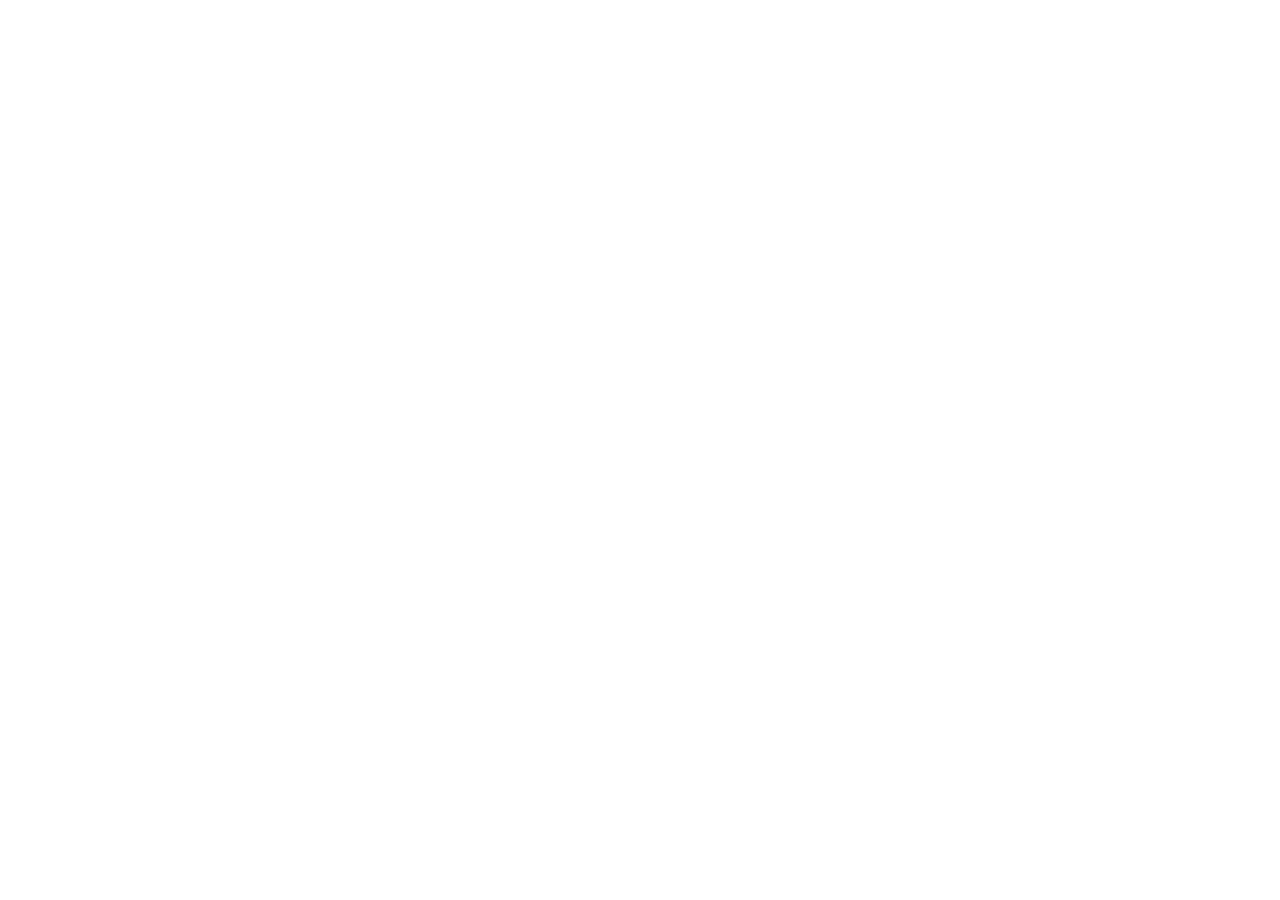
==== commit ae83d753: "Redirect to instagram" ====
--- a/index.html
+++ b/index.html
@@ -1,50 +1,10 @@
 <!DOCTYPE html>
 <html lang="en">
 <head>
-<meta charset="UTF-8">
-<meta name="viewport" content="width=device-width, initial-scale=1.0">
-<title>Sarah Harlow</title>
-<link rel="preconnect" href="https://fonts.googleapis.com">
-<link rel="preconnect" href="https://fonts.gstatic.com" crossorigin>
-<link href="https://fonts.googleapis.com/css2?family=Inter:wght@400;500;600&family=Barlow+Condensed:wght@200;300;400;500&display=swap" rel="stylesheet">
-<link rel="stylesheet" href="style.css">
+  <meta charset="UTF-8">
+  <meta http-equiv="refresh" content="0; url=https://www.instagram.com/tigerharlow/">
+  <title>Redirecting…</title>
 </head>
-<body>
-
-<header class="site-header">
-  <a href="index.html" class="wordmark">Sarah Harlow</a>
-  <nav>
-    <a href="about.html">About</a>
-    <a href="exhibitions.html">Exhibitions</a>
-    <a href="https://www.instagram.com/tigerharlow/" target="_blank" rel="noopener" class="nav-ig" aria-label="Instagram">
-      <svg width="20" height="20" viewBox="0 0 24 24" fill="none" stroke="currentColor" stroke-width="2" stroke-linecap="round" stroke-linejoin="round"><rect x="2" y="2" width="20" height="20" rx="5"/><circle cx="12" cy="12" r="5"/><circle cx="17.5" cy="6.5" r="1.5" fill="currentColor" stroke="none"/></svg>
-    </a>
-  </nav>
-</header>
-
-<section class="card-grid-section" id="card-grid-section">
-  <div class="card-grid" id="card-grid">
-    <!-- Populated by script.js -->
-  </div>
-</section>
-
-<main>
-  <section id="gallery" class="gallery-section">
-    <div class="gallery-header" id="gallery-header">
-      <h2 class="gallery-title" id="gallery-title"></h2>
-      <button class="gallery-close" id="gallery-close" aria-label="Close gallery">&times;</button>
-    </div>
-    <div class="gallery-grid" id="gallery-grid">
-      <!-- Populated by script.js -->
-    </div>
-  </section>
-
-</main>
-
-<footer class="site-footer">
-  <span>&copy; 2026 Sarah Harlow</span>
-</footer>
-
-<script src="script.js"></script>
+<body background="#000000">
 </body>
 </html>
